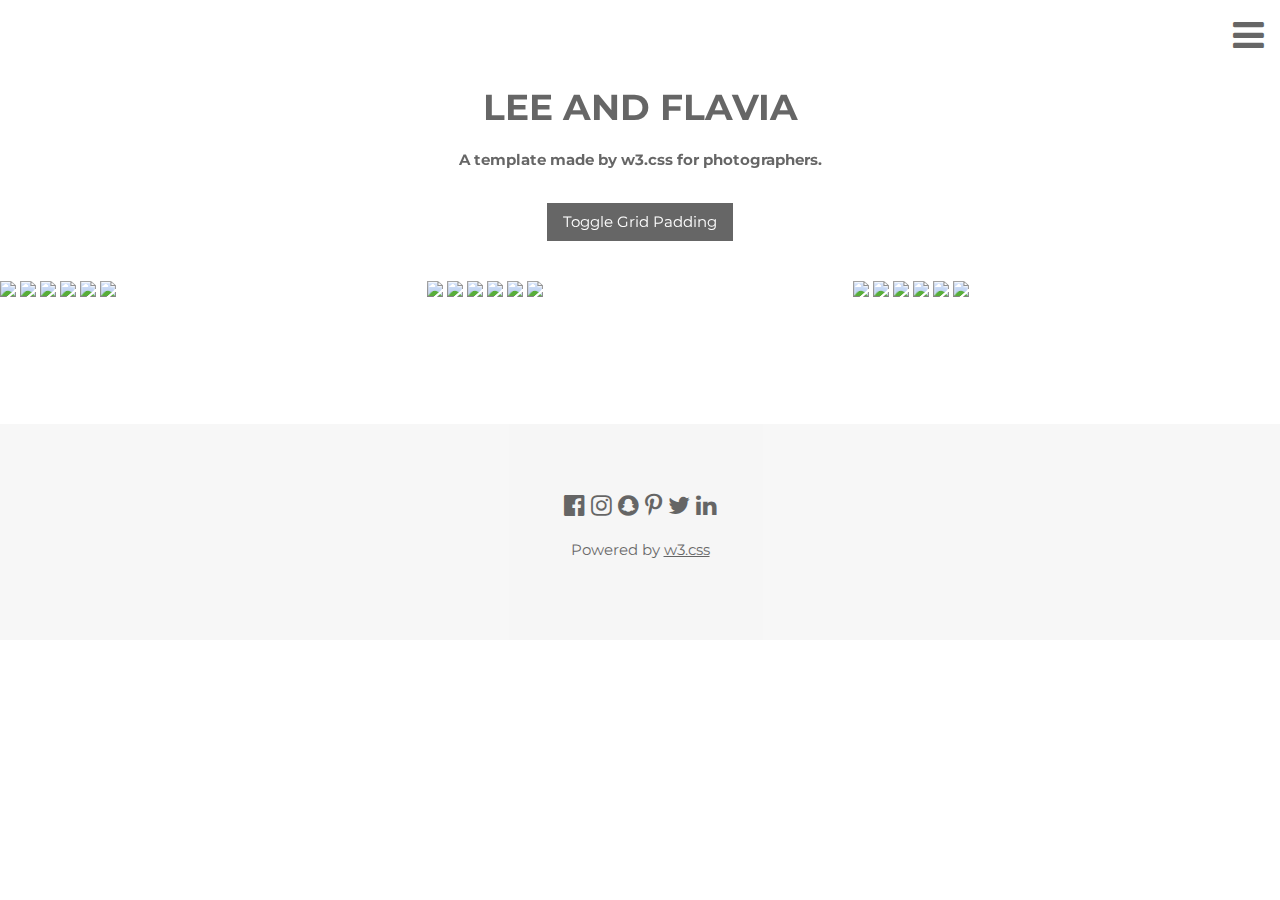
==== index.html @ 8e5d1ad6 "Update index.html" ====
<!DOCTYPE html>
<html>
<title>Lee and Flavia photos</title>
<meta charset="UTF-8">
<meta name="viewport" content="width=device-width, initial-scale=1">
<link rel="stylesheet" href="https://www.w3schools.com/w3css/4/w3.css">
<link rel="stylesheet" href="https://fonts.googleapis.com/css?family=Montserrat">
<link rel="stylesheet" href="https://cdnjs.cloudflare.com/ajax/libs/font-awesome/4.7.0/css/font-awesome.min.css">
<style>
body,h1 {font-family: "Montserrat", sans-serif}
img {margin-bottom: -7px}
.w3-row-padding img {margin-bottom: 12px}
</style>
<body>

<!-- Sidebar -->
<nav class="w3-sidebar w3-black w3-animate-top w3-xxlarge" style="display:none;padding-top:150px" id="mySidebar">
  <a href="javascript:void(0)" onclick="w3_close()" class="w3-button w3-black w3-xxlarge w3-padding w3-display-topright" style="padding:6px 24px">
    <i class="fa fa-remove"></i>
  </a>
  <div class="w3-bar-block w3-center">
    <a href="#" class="w3-bar-item w3-button w3-text-grey w3-hover-black">About</a>
    <a href="#" class="w3-bar-item w3-button w3-text-grey w3-hover-black">Photos</a>
    <a href="#" class="w3-bar-item w3-button w3-text-grey w3-hover-black">Shop</a>
    <a href="#" class="w3-bar-item w3-button w3-text-grey w3-hover-black">Contact</a>
  </div>
</nav>

<!-- !PAGE CONTENT! -->
<div class="w3-content" style="max-width:1500px">

<!-- Header -->
<div class="w3-opacity">
<span class="w3-button w3-xxlarge w3-white w3-right" onclick="w3_open()"><i class="fa fa-bars"></i></span> 
<div class="w3-clear"></div>
<header class="w3-center w3-margin-bottom">
  <h1><b>LEE AND FLAVIA</b></h1>
  <p><b>A template made by w3.css for photographers.</b></p>
  <p class="w3-padding-16"><button class="w3-button w3-black" onclick="myFunction()">Toggle Grid Padding</button></p>
</header>
</div>

<!-- Photo Grid -->
<div class="w3-row" id="myGrid" style="margin-bottom:128px">
  <div class="w3-third">
    <img src="/w3images/rocks.jpg" style="width:100%">
    <img src="/w3images/sound.jpg" style="width:100%">
    <img src="/w3images/woods.jpg" style="width:100%">
    <img src="/w3images/rock.jpg" style="width:100%">
    <img src="/w3images/nature.jpg" style="width:100%">
    <img src="/w3images/mist.jpg" style="width:100%">
  </div>

  <div class="w3-third">
    <img src="/w3images/coffee.jpg" style="width:100%">
    <img src="/w3images/bridge.jpg" style="width:100%">
    <img src="/w3images/notebook.jpg" style="width:100%">
    <img src="/w3images/london.jpg" style="width:100%">
    <img src="/w3images/rocks.jpg" style="width:100%">
    <img src="/w3images/avatar_g.jpg" style="width:100%">
  </div>

  <div class="w3-third">
    <img src="/w3images/mist.jpg" style="width:100%">
    <img src="/w3images/workbench.jpg" style="width:100%">
    <img src="/w3images/gondol.jpg" style="width:100%">
    <img src="/w3images/skies.jpg" style="width:100%">
    <img src="/w3images/lights.jpg" style="width:100%">
    <img src="/w3images/workshop.jpg" style="width:100%">
  </div>
</div>

<!-- End Page Content -->
</div>

<!-- Footer -->
<footer class="w3-container w3-padding-64 w3-light-grey w3-center w3-opacity w3-xlarge" style="margin-top:128px"> 
  <i class="fa fa-facebook-official w3-hover-opacity"></i>
  <i class="fa fa-instagram w3-hover-opacity"></i>
  <i class="fa fa-snapchat w3-hover-opacity"></i>
  <i class="fa fa-pinterest-p w3-hover-opacity"></i>
  <i class="fa fa-twitter w3-hover-opacity"></i>
  <i class="fa fa-linkedin w3-hover-opacity"></i>
  <p class="w3-medium">Powered by <a href="https://www.w3schools.com/w3css/default.asp" target="_blank" class="w3-hover-text-green">w3.css</a></p>
</footer>
 
<script>
// Toggle grid padding
function myFunction() {
    var x = document.getElementById("myGrid");
    if (x.className === "w3-row") {
        x.className = "w3-row-padding";
    } else { 
        x.className = x.className.replace("w3-row-padding", "w3-row");
    }
}

// Open and close sidebar
function w3_open() {
    document.getElementById("mySidebar").style.width = "100%";
    document.getElementById("mySidebar").style.display = "block";
}

function w3_close() {
    document.getElementById("mySidebar").style.display = "none";
}
</script>

</body>
</html>
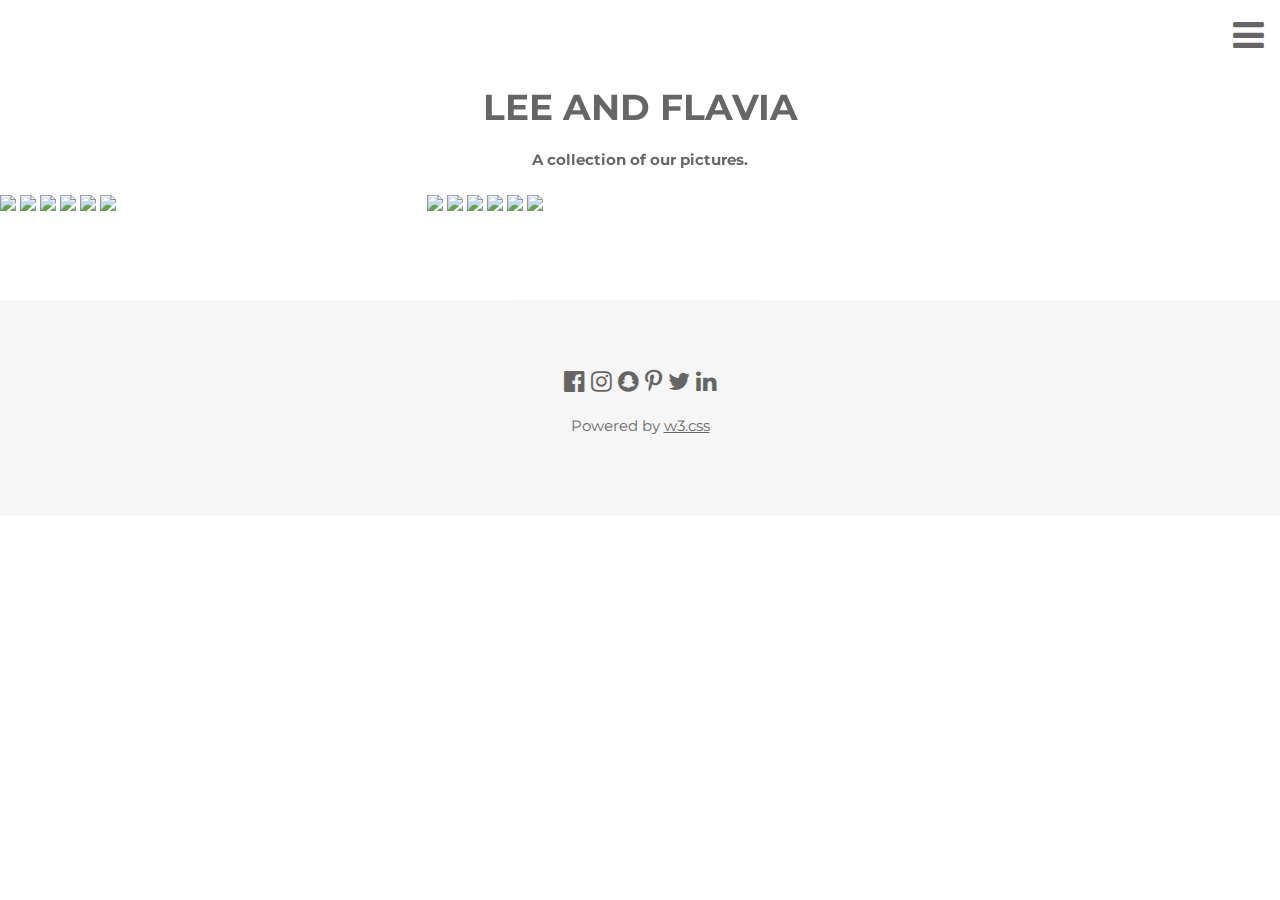
==== commit 102d5725: "Update index.html" ====
--- a/index.html
+++ b/index.html
@@ -35,21 +35,9 @@
 <div class="w3-clear"></div>
 <header class="w3-center w3-margin-bottom">
   <h1><b>LEE AND FLAVIA</b></h1>
-  <p><b>A template made by w3.css for photographers.</b></p>
-  <p class="w3-padding-16"><button class="w3-button w3-black" onclick="myFunction()">Toggle Grid Padding</button></p>
-</header>
+  <p><b>A collection of our pictures.</b></p>
+  </header>
 </div>
-
-<!-- Photo Grid -->
-<div class="w3-row" id="myGrid" style="margin-bottom:128px">
-  <div class="w3-third">
-    <img src="/w3images/rocks.jpg" style="width:100%">
-    <img src="/w3images/sound.jpg" style="width:100%">
-    <img src="/w3images/woods.jpg" style="width:100%">
-    <img src="/w3images/rock.jpg" style="width:100%">
-    <img src="/w3images/nature.jpg" style="width:100%">
-    <img src="/w3images/mist.jpg" style="width:100%">
-  </div>
 
   <div class="w3-third">
     <img src="/w3images/coffee.jpg" style="width:100%">
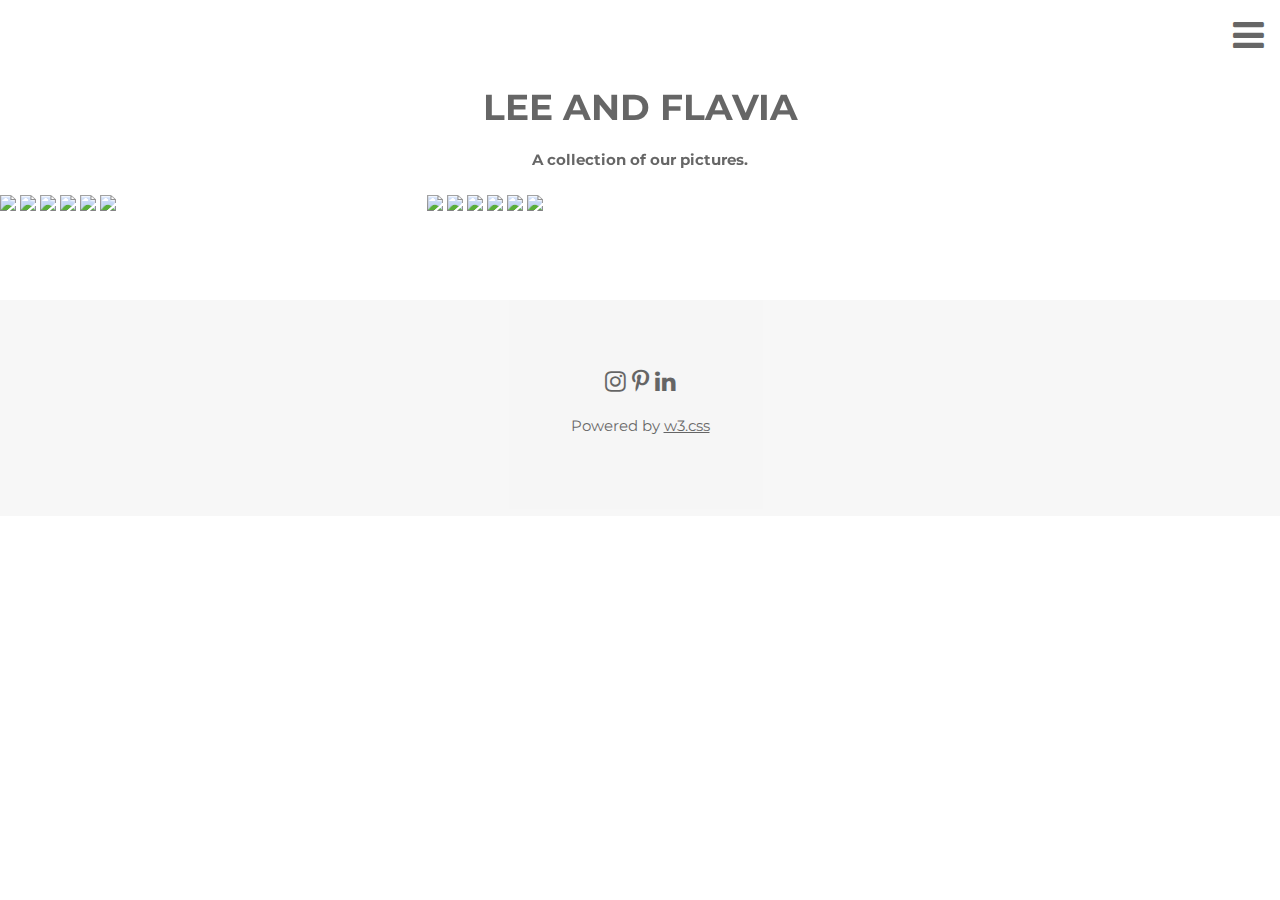
==== commit bc5052c5: "Update index.html" ====
--- a/index.html
+++ b/index.html
@@ -40,21 +40,21 @@
 </div>
 
   <div class="w3-third">
-    <img src="/w3images/coffee.jpg" style="width:100%">
-    <img src="/w3images/bridge.jpg" style="width:100%">
-    <img src="/w3images/notebook.jpg" style="width:100%">
-    <img src="/w3images/london.jpg" style="width:100%">
-    <img src="/w3images/rocks.jpg" style="width:100%">
-    <img src="/w3images/avatar_g.jpg" style="width:100%">
+    <img src="/Images/0AB77DC5-77BB-4F79-B8C5-7F47B30E69AB.jpg" style="width:100%">
+    <img src="/Images/41E90B15-A996-408F-A75D-B22E775C7220.jpg" style="width:100%">
+    <img src="/Images/941841A8-15B3-4457-9CE6-C6374148F4EA.jpg" style="width:100%">
+    <img src="/Images/ADF52EA0-BD73-4147-A6AB-39961CDE2DE9.jpg" style="width:100%">
+    <img src="/Images/67BBFC11-2EA4-409C-82FB-1B0422480EA8.jpg" style="width:100%">
+    <img src="/Images/F7CD0B5C-BA4A-49F8-8870-F0AFEA20BB99.jpg" style="width:100%">
   </div>
 
   <div class="w3-third">
-    <img src="/w3images/mist.jpg" style="width:100%">
-    <img src="/w3images/workbench.jpg" style="width:100%">
-    <img src="/w3images/gondol.jpg" style="width:100%">
-    <img src="/w3images/skies.jpg" style="width:100%">
-    <img src="/w3images/lights.jpg" style="width:100%">
-    <img src="/w3images/workshop.jpg" style="width:100%">
+    <img src="/Images/09E308F2-2AF0-4958-BB27-A274EBB3FCCD.jpg" style="width:100%">
+    <img src="/Images/8A40B1D9-9AF1-45E4-BD7C-D42884B944CE.jpg" style="width:100%">
+    <img src="/Images/01C4CBAB-A7F5-4306-9F6D-398F33F685DD.jpg" style="width:100%">
+    <img src="/Images/EAFF9509-5ECF-46BC-9D6F-19AA57E683CF.jpg" style="width:100%">
+    <img src="/Images/A3D4561F-AE2B-4B4E-B0CF-4CAADC1752F6.jpg" style="width:100%">
+    <img src="/Images/B3480D31-DCA6-4D3A-8701-BEBF97E21128.jpg" style="width:100%">
   </div>
 </div>
 
@@ -63,11 +63,8 @@
 
 <!-- Footer -->
 <footer class="w3-container w3-padding-64 w3-light-grey w3-center w3-opacity w3-xlarge" style="margin-top:128px"> 
-  <i class="fa fa-facebook-official w3-hover-opacity"></i>
   <i class="fa fa-instagram w3-hover-opacity"></i>
-  <i class="fa fa-snapchat w3-hover-opacity"></i>
   <i class="fa fa-pinterest-p w3-hover-opacity"></i>
-  <i class="fa fa-twitter w3-hover-opacity"></i>
   <i class="fa fa-linkedin w3-hover-opacity"></i>
   <p class="w3-medium">Powered by <a href="https://www.w3schools.com/w3css/default.asp" target="_blank" class="w3-hover-text-green">w3.css</a></p>
 </footer>
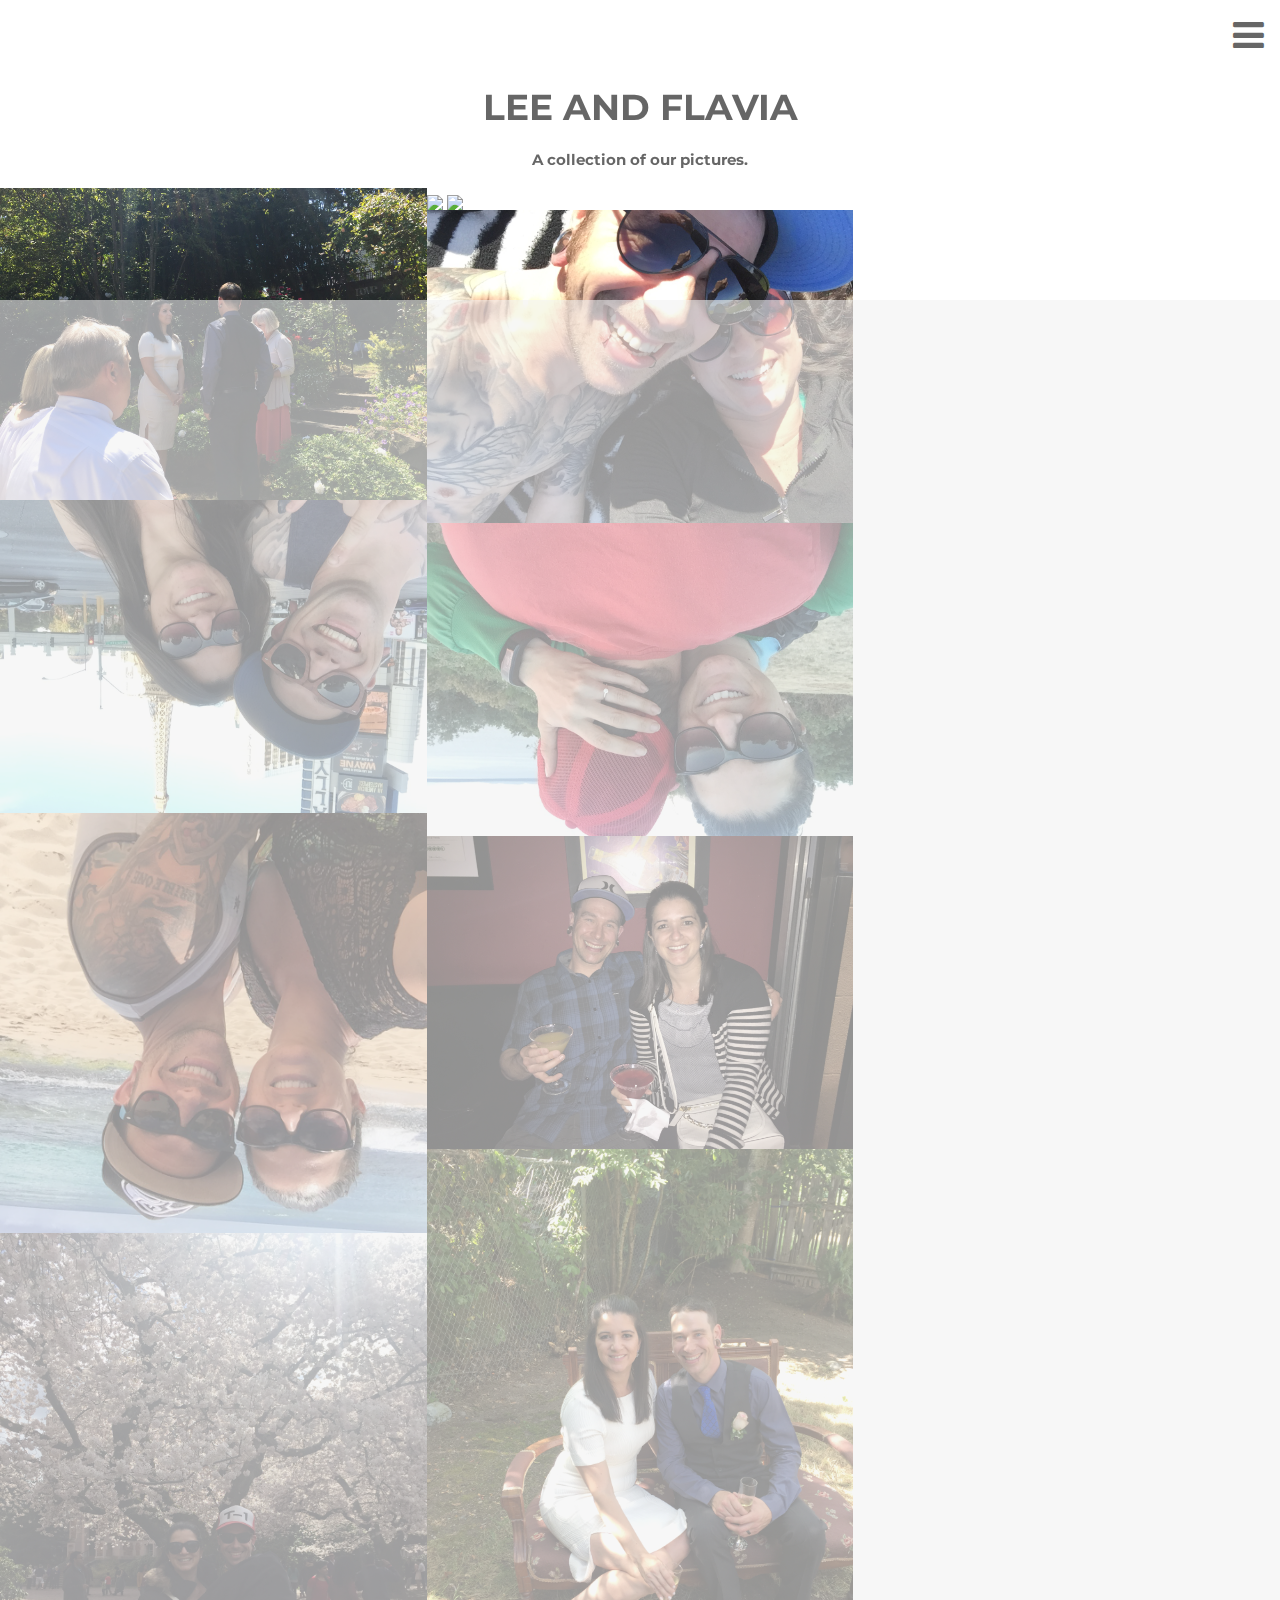
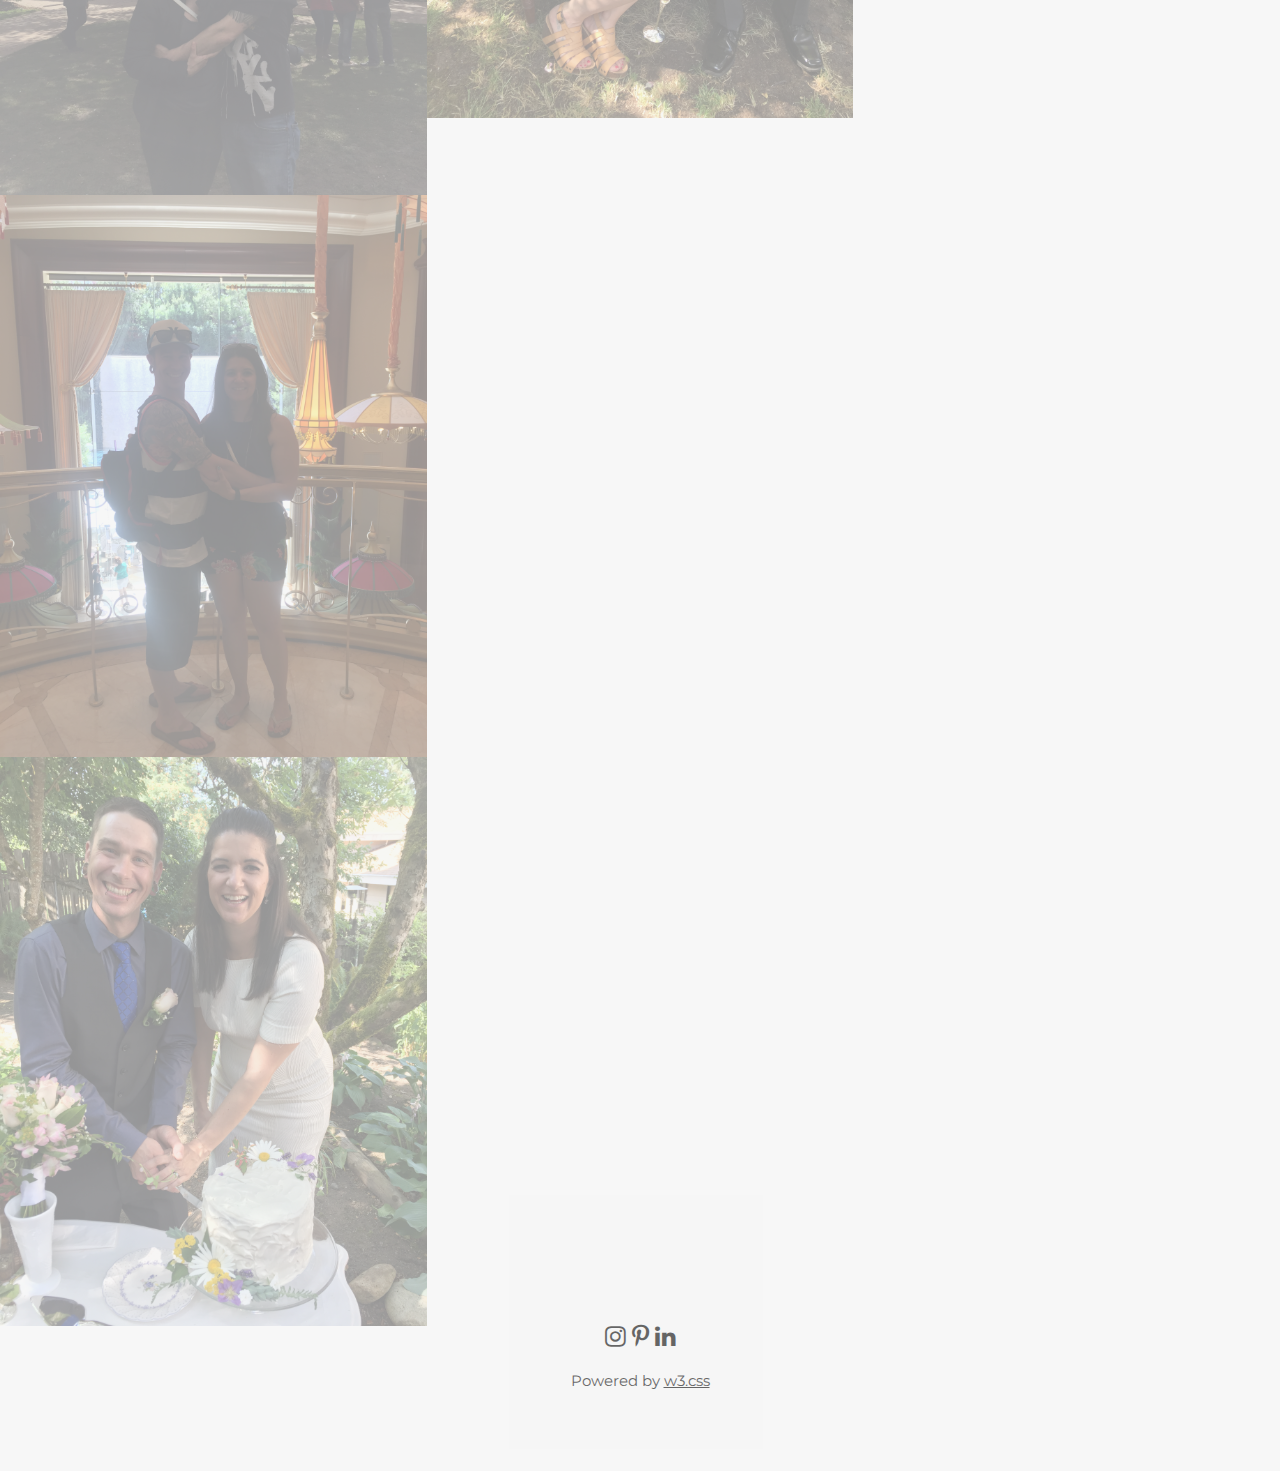
==== commit ac7d641b: "Update index.html" ====
--- a/index.html
+++ b/index.html
@@ -40,21 +40,21 @@
 </div>
 
   <div class="w3-third">
-    <img src="/Images/0AB77DC5-77BB-4F79-B8C5-7F47B30E69AB.jpg" style="width:100%">
-    <img src="/Images/41E90B15-A996-408F-A75D-B22E775C7220.jpg" style="width:100%">
-    <img src="/Images/941841A8-15B3-4457-9CE6-C6374148F4EA.jpg" style="width:100%">
-    <img src="/Images/ADF52EA0-BD73-4147-A6AB-39961CDE2DE9.jpg" style="width:100%">
-    <img src="/Images/67BBFC11-2EA4-409C-82FB-1B0422480EA8.jpg" style="width:100%">
-    <img src="/Images/F7CD0B5C-BA4A-49F8-8870-F0AFEA20BB99.jpg" style="width:100%">
+    <img src="/Images/0AB77DC5-77BB-4F79-B8C5-7F47B30E69AB.jpeg" style="width:100%">
+    <img src="/Images/41E90B15-A996-408F-A75D-B22E775C7220.jpeg" style="width:100%">
+    <img src="/Images/941841A8-15B3-4457-9CE6-C6374148F4EA.jpeg" style="width:100%">
+    <img src="/Images/ADF52EA0-BD73-4147-A6AB-39961CDE2DE9.jpeg" style="width:100%">
+    <img src="/Images/67BBFC11-2EA4-409C-82FB-1B0422480EA8.jpeg" style="width:100%">
+    <img src="/Images/F7CD0B5C-BA4A-49F8-8870-F0AFEA20BB99.jpeg" style="width:100%">
   </div>
 
   <div class="w3-third">
-    <img src="/Images/09E308F2-2AF0-4958-BB27-A274EBB3FCCD.jpg" style="width:100%">
-    <img src="/Images/8A40B1D9-9AF1-45E4-BD7C-D42884B944CE.jpg" style="width:100%">
-    <img src="/Images/01C4CBAB-A7F5-4306-9F6D-398F33F685DD.jpg" style="width:100%">
-    <img src="/Images/EAFF9509-5ECF-46BC-9D6F-19AA57E683CF.jpg" style="width:100%">
-    <img src="/Images/A3D4561F-AE2B-4B4E-B0CF-4CAADC1752F6.jpg" style="width:100%">
-    <img src="/Images/B3480D31-DCA6-4D3A-8701-BEBF97E21128.jpg" style="width:100%">
+    <img src="leeandflavia/Images/09E308F2-2AF0-4958-BB27-A274EBB3FCCD.jpeg" style="width:100%">
+    <img src="leeandflavia/Images/8A40B1D9-9AF1-45E4-BD7C-D42884B944CE.jpeg" style="width:100%">
+    <img src="/Images/01C4CBAB-A7F5-4306-9F6D-398F33F685DD.jpeg" style="width:100%">
+    <img src="/Images/EAFF9509-5ECF-46BC-9D6F-19AA57E683CF.jpeg" style="width:100%">
+    <img src="/Images/A3D4561F-AE2B-4B4E-B0CF-4CAADC1752F6.jpeg" style="width:100%">
+    <img src="/Images/B3480D31-DCA6-4D3A-8701-BEBF97E21128.jpeg" style="width:100%">
   </div>
 </div>
 
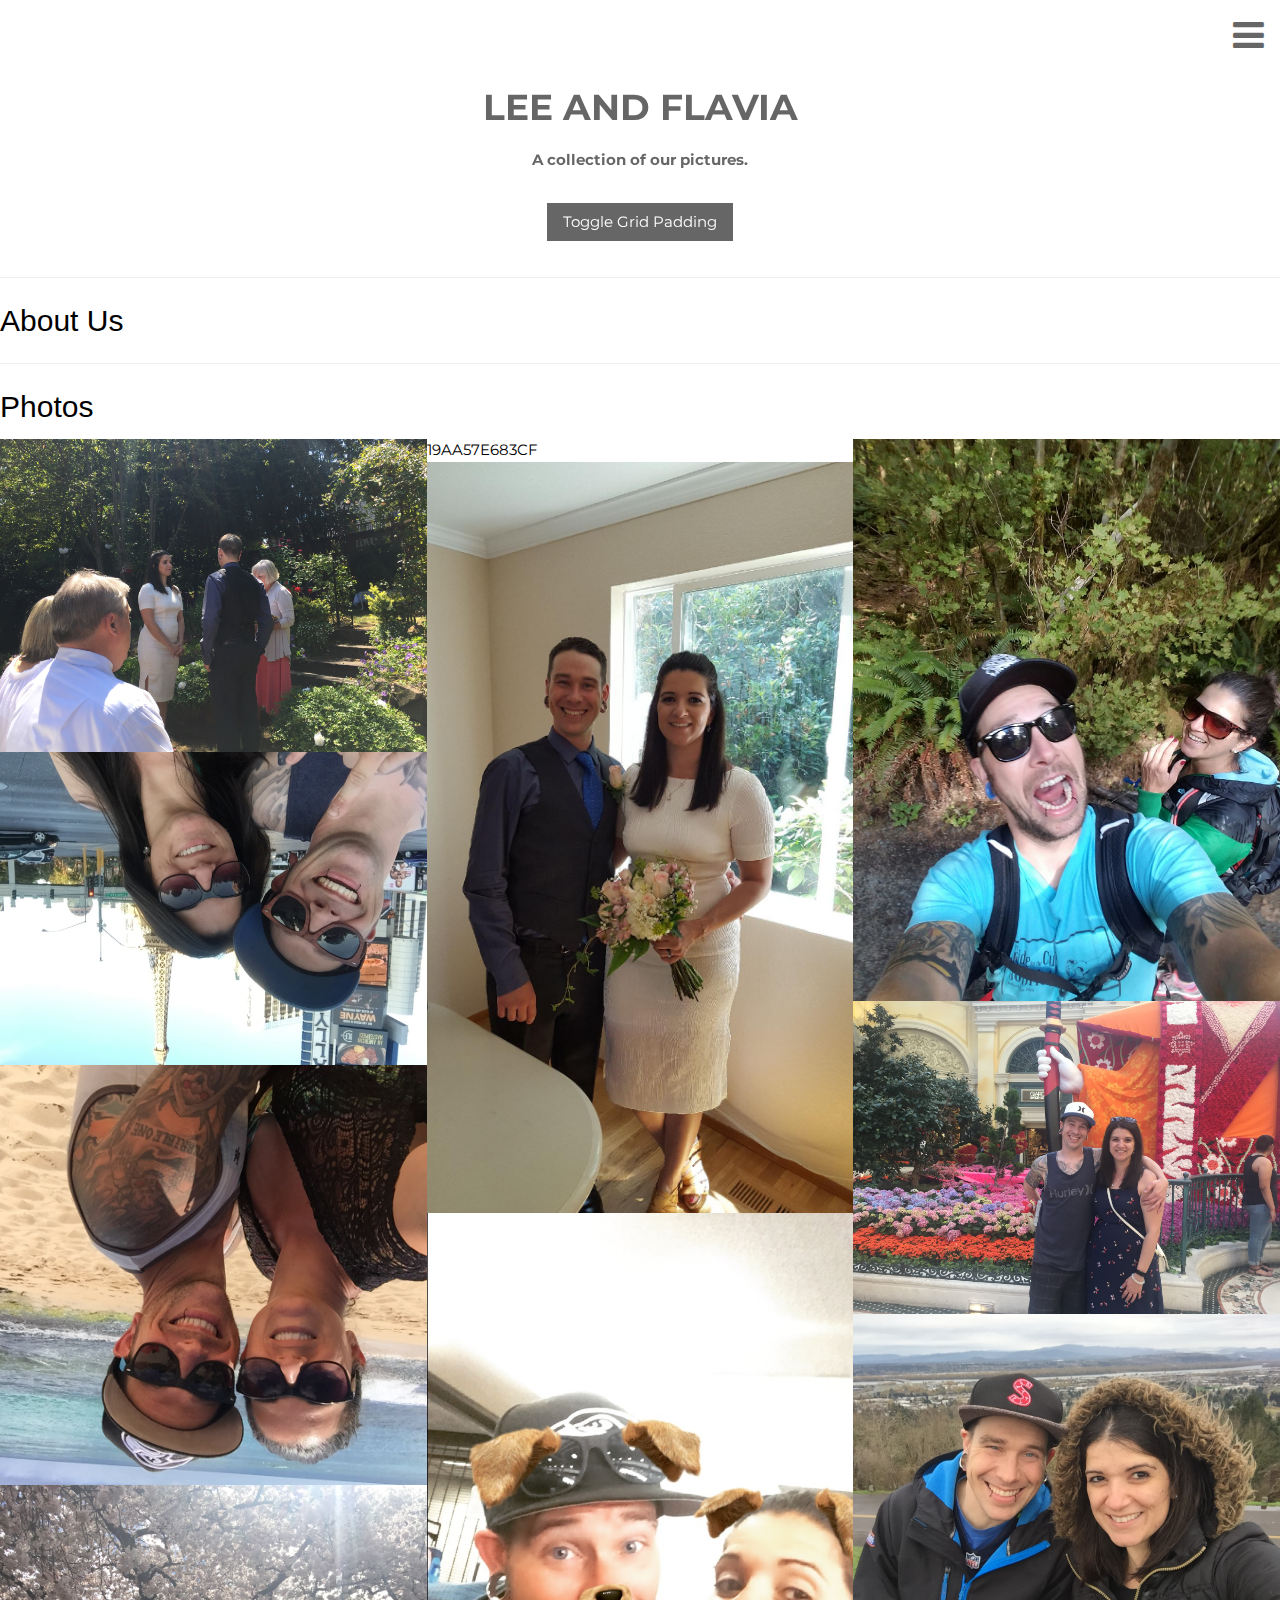
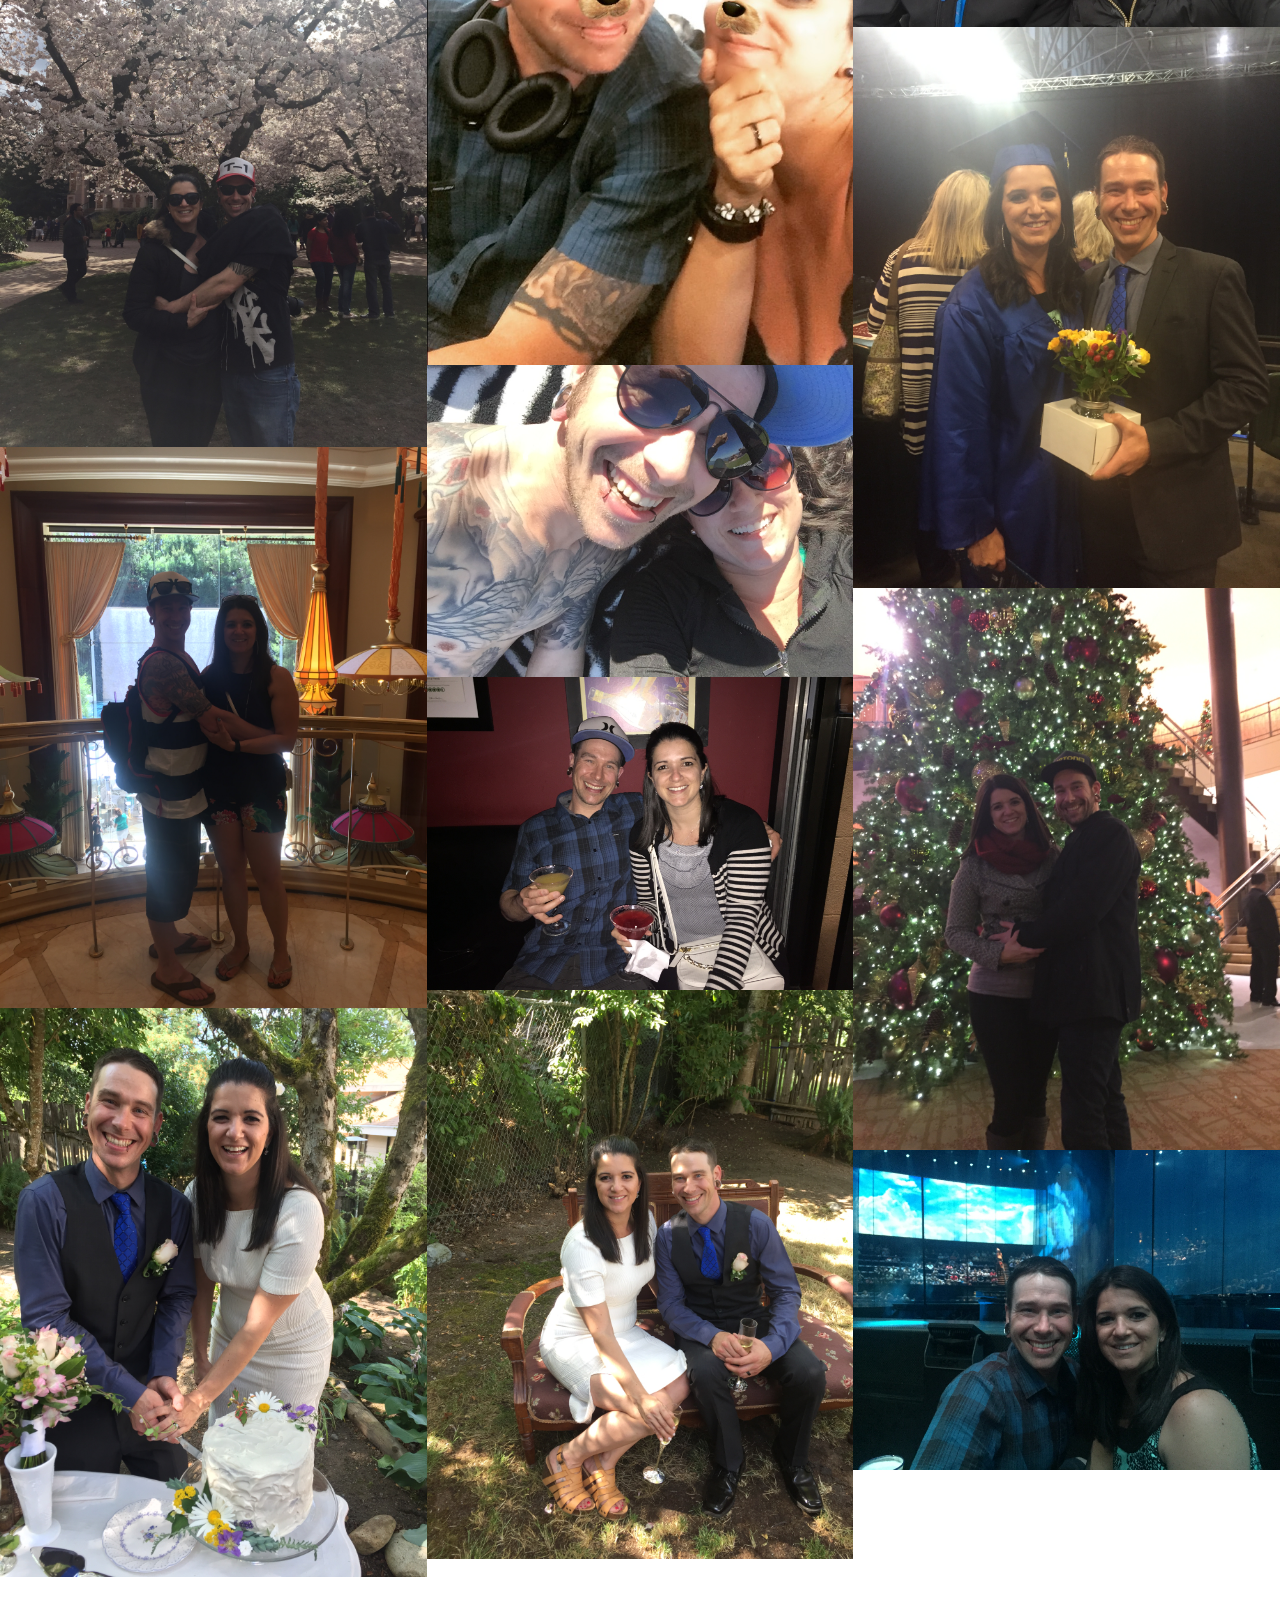
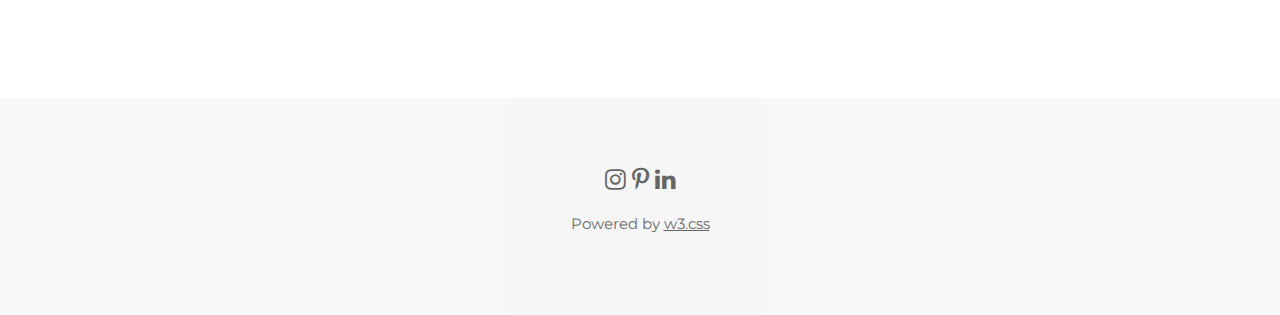
==== commit c77e26c3: "Update index.html" ====
--- a/index.html
+++ b/index.html
@@ -19,10 +19,9 @@
     <i class="fa fa-remove"></i>
   </a>
   <div class="w3-bar-block w3-center">
-    <a href="#" class="w3-bar-item w3-button w3-text-grey w3-hover-black">About</a>
-    <a href="#" class="w3-bar-item w3-button w3-text-grey w3-hover-black">Photos</a>
-    <a href="#" class="w3-bar-item w3-button w3-text-grey w3-hover-black">Shop</a>
-    <a href="#" class="w3-bar-item w3-button w3-text-grey w3-hover-black">Contact</a>
+    <a href="#about" class="w3-bar-item w3-button w3-text-grey w3-hover-black">About Us</a>
+    <a href="#photos" class="w3-bar-item w3-button w3-text-grey w3-hover-black">Photos</a>
+    <a href="#contact" class="w3-bar-item w3-button w3-text-grey w3-hover-black">Contact</a>
   </div>
 </nav>
 
@@ -36,25 +35,41 @@
 <header class="w3-center w3-margin-bottom">
   <h1><b>LEE AND FLAVIA</b></h1>
   <p><b>A collection of our pictures.</b></p>
+  <p class="w3-padding-16"><button class="w3-button w3-black" onclick="myFunction()">Toggle Grid Padding</button></p>
   </header>
 </div>
-
+<hr>
+ 
+  <h2 id="about">About Us</h2>
+  
+ <hr>
+  <h2 id="photos">Photos</h2>
+<div class="w3-row" id="myGrid" style="margin-bottom:128px">
   <div class="w3-third">
-    <img src="/Images/0AB77DC5-77BB-4F79-B8C5-7F47B30E69AB.jpeg" style="width:100%">
-    <img src="/Images/41E90B15-A996-408F-A75D-B22E775C7220.jpeg" style="width:100%">
-    <img src="/Images/941841A8-15B3-4457-9CE6-C6374148F4EA.jpeg" style="width:100%">
-    <img src="/Images/ADF52EA0-BD73-4147-A6AB-39961CDE2DE9.jpeg" style="width:100%">
-    <img src="/Images/67BBFC11-2EA4-409C-82FB-1B0422480EA8.jpeg" style="width:100%">
-    <img src="/Images/F7CD0B5C-BA4A-49F8-8870-F0AFEA20BB99.jpeg" style="width:100%">
+    <img src="Images/0AB77DC5-77BB-4F79-B8C5-7F47B30E69AB.jpeg" style="width:100%">
+    <img src="Images/41E90B15-A996-408F-A75D-B22E775C7220.jpeg" style="width:100%">
+    <img src="Images/941841A8-15B3-4457-9CE6-C6374148F4EA.jpeg" style="width:100%">
+    <img src="Images/ADF52EA0-BD73-4147-A6AB-39961CDE2DE9.jpeg" style="width:100%">
+    <img src="Images/67BBFC11-2EA4-409C-82FB-1B0422480EA8.jpeg" style="width:100%">
+    <img src="Images/F7CD0B5C-BA4A-49F8-8870-F0AFEA20BB99.jpeg" style="width:100%">
   </div>
 
+  <div class="w3-third">19AA57E683CF
+    <img src="Images/09E308F2-2AF0-4958-BB27-A274EBB3FCCD.jpeg" style="width:100%">
+    <img src="Images/8A40B1D9-9AF1-45E4-BD7C-D42884B944CE.jpeg" style="width:100%">
+    <img src="Images/01C4CBAB-A7F5-4306-9F6D-398F33F685DD.jpeg" style="width:100%">
+    <!--<img src="Images/EAFF9509-5ECF-46BC-9D6F-19AA57E683CF.jpeg" style="width:100%">-->
+    <img src="Images/A3D4561F-AE2B-4B4E-B0CF-4CAADC1752F6.jpeg" style="width:100%">
+    <img src="Images/B3480D31-DCA6-4D3A-8701-BEBF97E21128.jpeg" style="width:100%">
+  </div>
+  
   <div class="w3-third">
-    <img src="leeandflavia/Images/09E308F2-2AF0-4958-BB27-A274EBB3FCCD.jpeg" style="width:100%">
-    <img src="leeandflavia/Images/8A40B1D9-9AF1-45E4-BD7C-D42884B944CE.jpeg" style="width:100%">
-    <img src="/Images/01C4CBAB-A7F5-4306-9F6D-398F33F685DD.jpeg" style="width:100%">
-    <img src="/Images/EAFF9509-5ECF-46BC-9D6F-19AA57E683CF.jpeg" style="width:100%">
-    <img src="/Images/A3D4561F-AE2B-4B4E-B0CF-4CAADC1752F6.jpeg" style="width:100%">
-    <img src="/Images/B3480D31-DCA6-4D3A-8701-BEBF97E21128.jpeg" style="width:100%">
+    <img src="Images/1E4EBF0D-381E-4631-8331-C9B01CF4EC7F.jpeg" style="width:100%">
+    <img src="Images/3B09AED1-CA5A-4502-9C03-D88A0E600633.jpeg" style="width:100%">
+    <img src="Images/3196FFCA-854F-4972-B1B9-626DECCDB354.jpeg" style="width:100%">
+    <img src="Images/AD312F23-1328-4C68-8ED3-65FF6109CEEB.jpeg" style="width:100%">
+    <img src="Images/A5BE7728-49AB-46EB-836F-9631BCDD0896.jpeg" style="width:100%">
+    <img src="Images/ED98C557-D7BE-4A1D-99CD-6F7DBAA3444C.jpeg" style="width:100%">
   </div>
 </div>
 
@@ -62,7 +77,7 @@
 </div>
 
 <!-- Footer -->
-<footer class="w3-container w3-padding-64 w3-light-grey w3-center w3-opacity w3-xlarge" style="margin-top:128px"> 
+<footer class="w3-container w3-padding-64 w3-light-grey w3-center w3-opacity w3-xlarge" style="margin-top:128px" id="contact"> 
   <i class="fa fa-instagram w3-hover-opacity"></i>
   <i class="fa fa-pinterest-p w3-hover-opacity"></i>
   <i class="fa fa-linkedin w3-hover-opacity"></i>
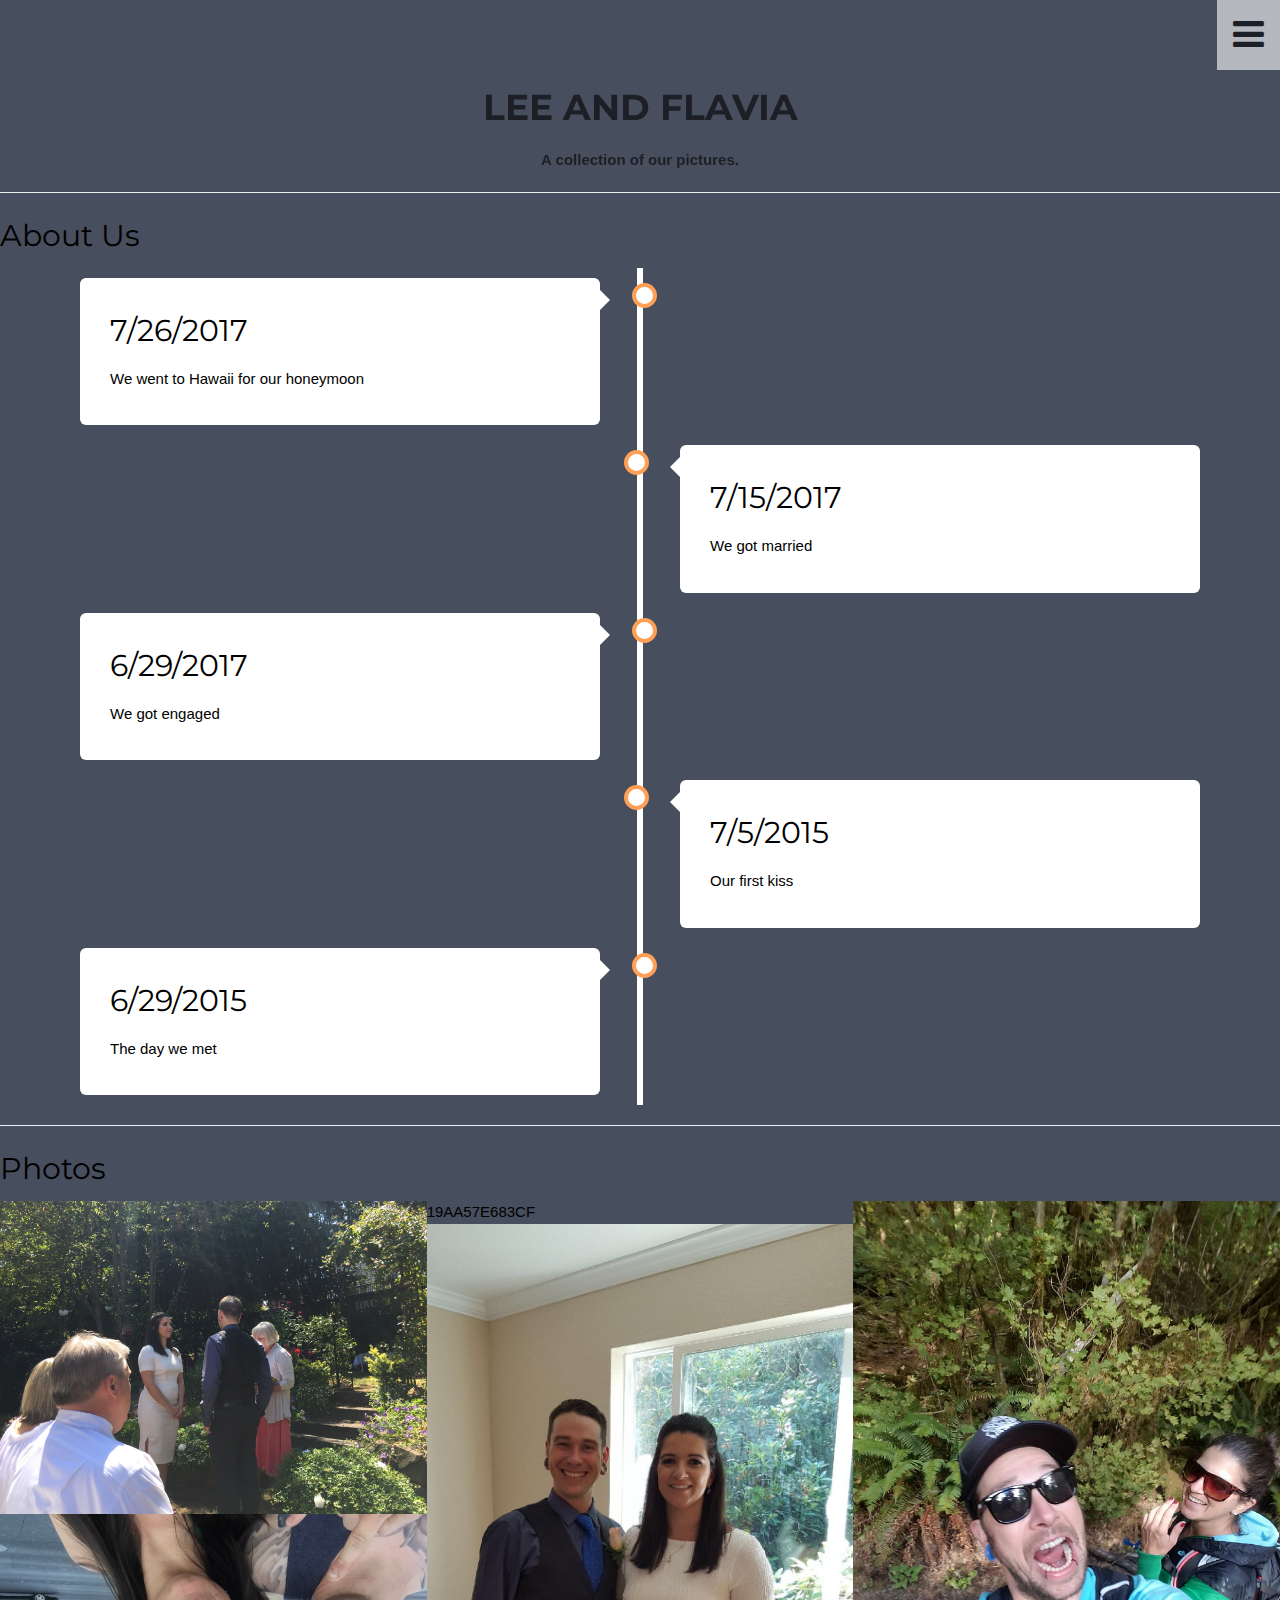
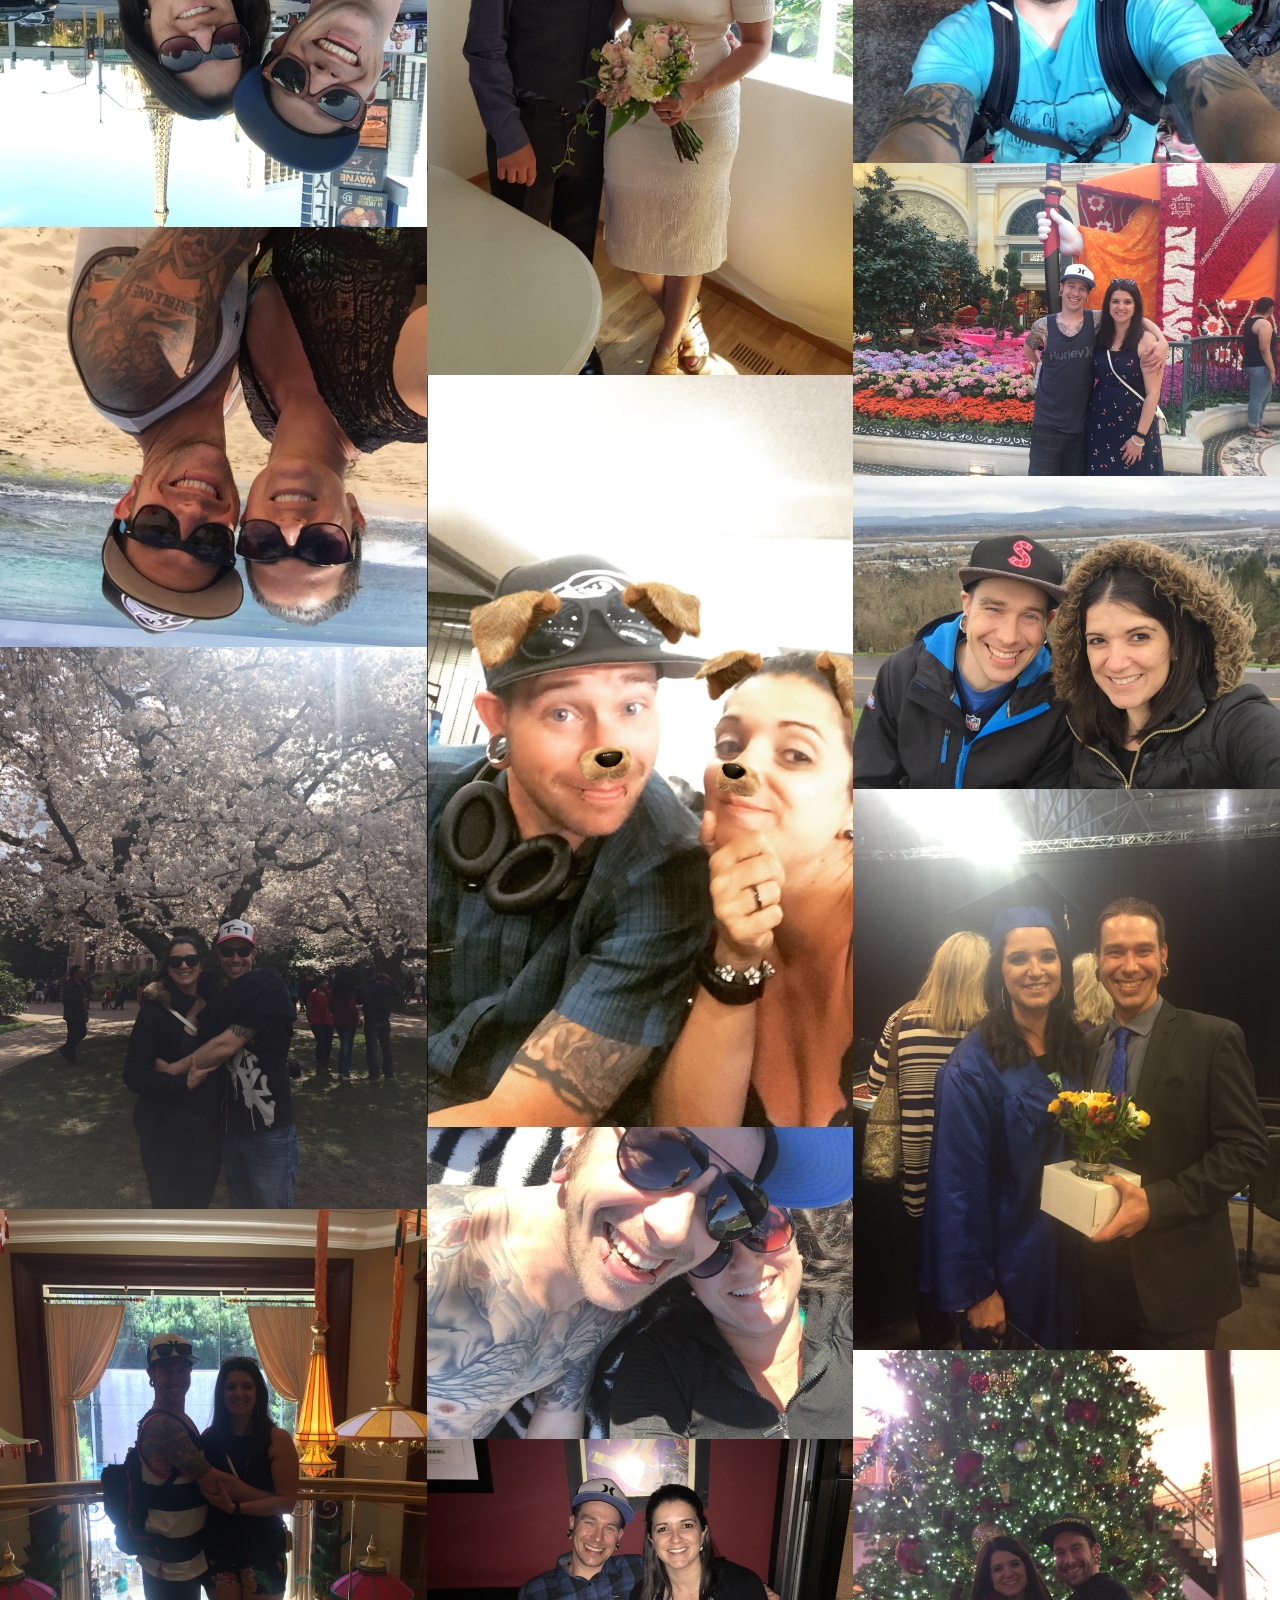
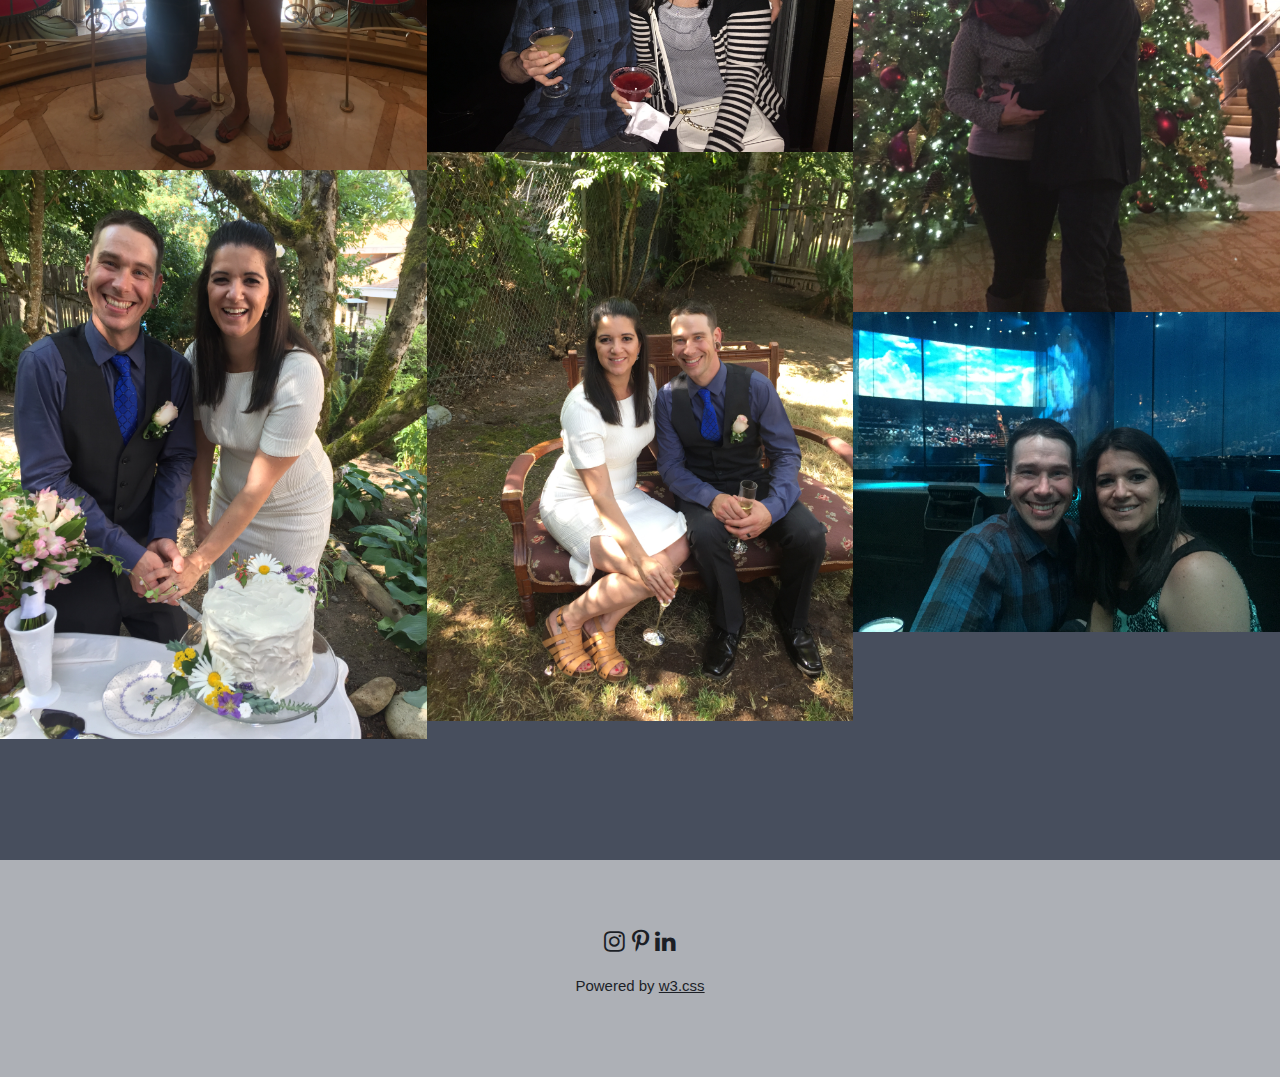
==== commit eeb894c3: "Update index.html" ====
--- a/index.html
+++ b/index.html
@@ -6,24 +6,147 @@
 <link rel="stylesheet" href="https://www.w3schools.com/w3css/4/w3.css">
 <link rel="stylesheet" href="https://fonts.googleapis.com/css?family=Montserrat">
 <link rel="stylesheet" href="https://cdnjs.cloudflare.com/ajax/libs/font-awesome/4.7.0/css/font-awesome.min.css">
+
 <style>
-body,h1 {font-family: "Montserrat", sans-serif}
+body,h1,h2,h3 {font-family: "Montserrat", sans-serif}
 img {margin-bottom: -7px}
 .w3-row-padding img {margin-bottom: 12px}
+  
+* {
+    box-sizing: border-box;
+}
+
+body {
+    background-color: #474e5d;
+    font-family: Helvetica, sans-serif;
+}
+
+/* The actual timeline (the vertical ruler) */
+.timeline {
+    position: relative;
+    max-width: 1200px;
+    margin: 0 auto;
+}
+
+/* The actual timeline (the vertical ruler) */
+.timeline::after {
+    content: '';
+    position: absolute;
+    width: 6px;
+    background-color: white;
+    top: 0;
+    bottom: 0;
+    left: 50%;
+    margin-left: -3px;
+}
+
+/* Container around content */
+.container {
+    padding: 10px 40px;
+    position: relative;
+    background-color: inherit;
+    width: 50%;
+}
+
+/* The circles on the timeline */
+.container::after {
+    content: '';
+    position: absolute;
+    width: 25px;
+    height: 25px;
+    right: -17px;
+    background-color: white;
+    border: 4px solid #FF9F55;
+    top: 15px;
+    border-radius: 50%;
+    z-index: 1;
+}
+
+/* Place the container to the left */
+.left {
+    left: 0;
+}
+
+/* Place the container to the right */
+.right {
+    left: 50%;
+}
+
+/* Add arrows to the left container (pointing right) */
+.left::before {
+    content: " ";
+    height: 0;
+    position: absolute;
+    top: 22px;
+    width: 0;
+    z-index: 1;
+    right: 30px;
+    border: medium solid white;
+    border-width: 10px 0 10px 10px;
+    border-color: transparent transparent transparent white;
+}
+
+/* Add arrows to the right container (pointing left) */
+.right::before {
+    content: " ";
+    height: 0;
+    position: absolute;
+    top: 22px;
+    width: 0;
+    z-index: 1;
+    left: 30px;
+    border: medium solid white;
+    border-width: 10px 10px 10px 0;
+    border-color: transparent white transparent transparent;
+}
+
+/* Fix the circle for containers on the right side */
+.right::after {
+    left: -16px;
+}
+
+/* The actual content */
+.content {
+    padding: 20px 30px;
+    background-color: white;
+    position: relative;
+    border-radius: 6px;
+}
+
+/* Media queries - Responsive timeline on screens less than 600px wide */
+@media all and (max-width: 600px) {
+  /* Place the timelime to the left */
+  .timeline::after {
+    left: 31px;
+  }
+  
+  /* Full-width containers */
+  .container {
+    width: 100%;
+    padding-left: 70px;
+    padding-right: 25px;
+  }
+  
+  /* Make sure that all arrows are pointing leftwards */
+  .container::before {
+    left: 60px;
+    border: medium solid white;
+    border-width: 10px 10px 10px 0;
+    border-color: transparent white transparent transparent;
+  }
+
+  /* Make sure all circles are at the same spot */
+  .left::after, .right::after {
+    left: 15px;
+  }
+  
+  /* Make all right containers behave like the left ones */
+  .right {
+    left: 0%;
+  }
+}
 </style>
 <body>
-
-<!-- Sidebar -->
-<nav class="w3-sidebar w3-black w3-animate-top w3-xxlarge" style="display:none;padding-top:150px" id="mySidebar">
-  <a href="javascript:void(0)" onclick="w3_close()" class="w3-button w3-black w3-xxlarge w3-padding w3-display-topright" style="padding:6px 24px">
-    <i class="fa fa-remove"></i>
-  </a>
-  <div class="w3-bar-block w3-center">
-    <a href="#about" class="w3-bar-item w3-button w3-text-grey w3-hover-black">About Us</a>
-    <a href="#photos" class="w3-bar-item w3-button w3-text-grey w3-hover-black">Photos</a>
-    <a href="#contact" class="w3-bar-item w3-button w3-text-grey w3-hover-black">Contact</a>
-  </div>
-</nav>
 
 <!-- !PAGE CONTENT! -->
 <div class="w3-content" style="max-width:1500px">
@@ -35,13 +158,44 @@
 <header class="w3-center w3-margin-bottom">
   <h1><b>LEE AND FLAVIA</b></h1>
   <p><b>A collection of our pictures.</b></p>
-  <p class="w3-padding-16"><button class="w3-button w3-black" onclick="myFunction()">Toggle Grid Padding</button></p>
   </header>
 </div>
 <hr>
  
   <h2 id="about">About Us</h2>
-  
+  <div class="timeline">
+  <div class="container left">
+    <div class="content">
+      <h2>7/26/2017</h2>
+      <p>We went to Hawaii for our honeymoon</p>
+    </div>
+  </div>
+  <div class="container right">
+    <div class="content">
+      <h2>7/15/2017</h2>
+      <p>We got married</p>
+    </div>
+  </div>
+  <div class="container left">
+    <div class="content">
+      <h2>6/29/2017</h2>
+      <p>We got engaged</p>
+    </div>
+  </div>
+  <div class="container right">
+    <div class="content">
+      <h2>7/5/2015</h2>
+      <p>Our first kiss</p>
+    </div>
+  </div>
+  <div class="container left">
+    <div class="content">
+      <h2>6/29/2015</h2>
+      <p>The day we met</p>
+    </div>
+  </div>
+  
+</div>
  <hr>
   <h2 id="photos">Photos</h2>
 <div class="w3-row" id="myGrid" style="margin-bottom:128px">
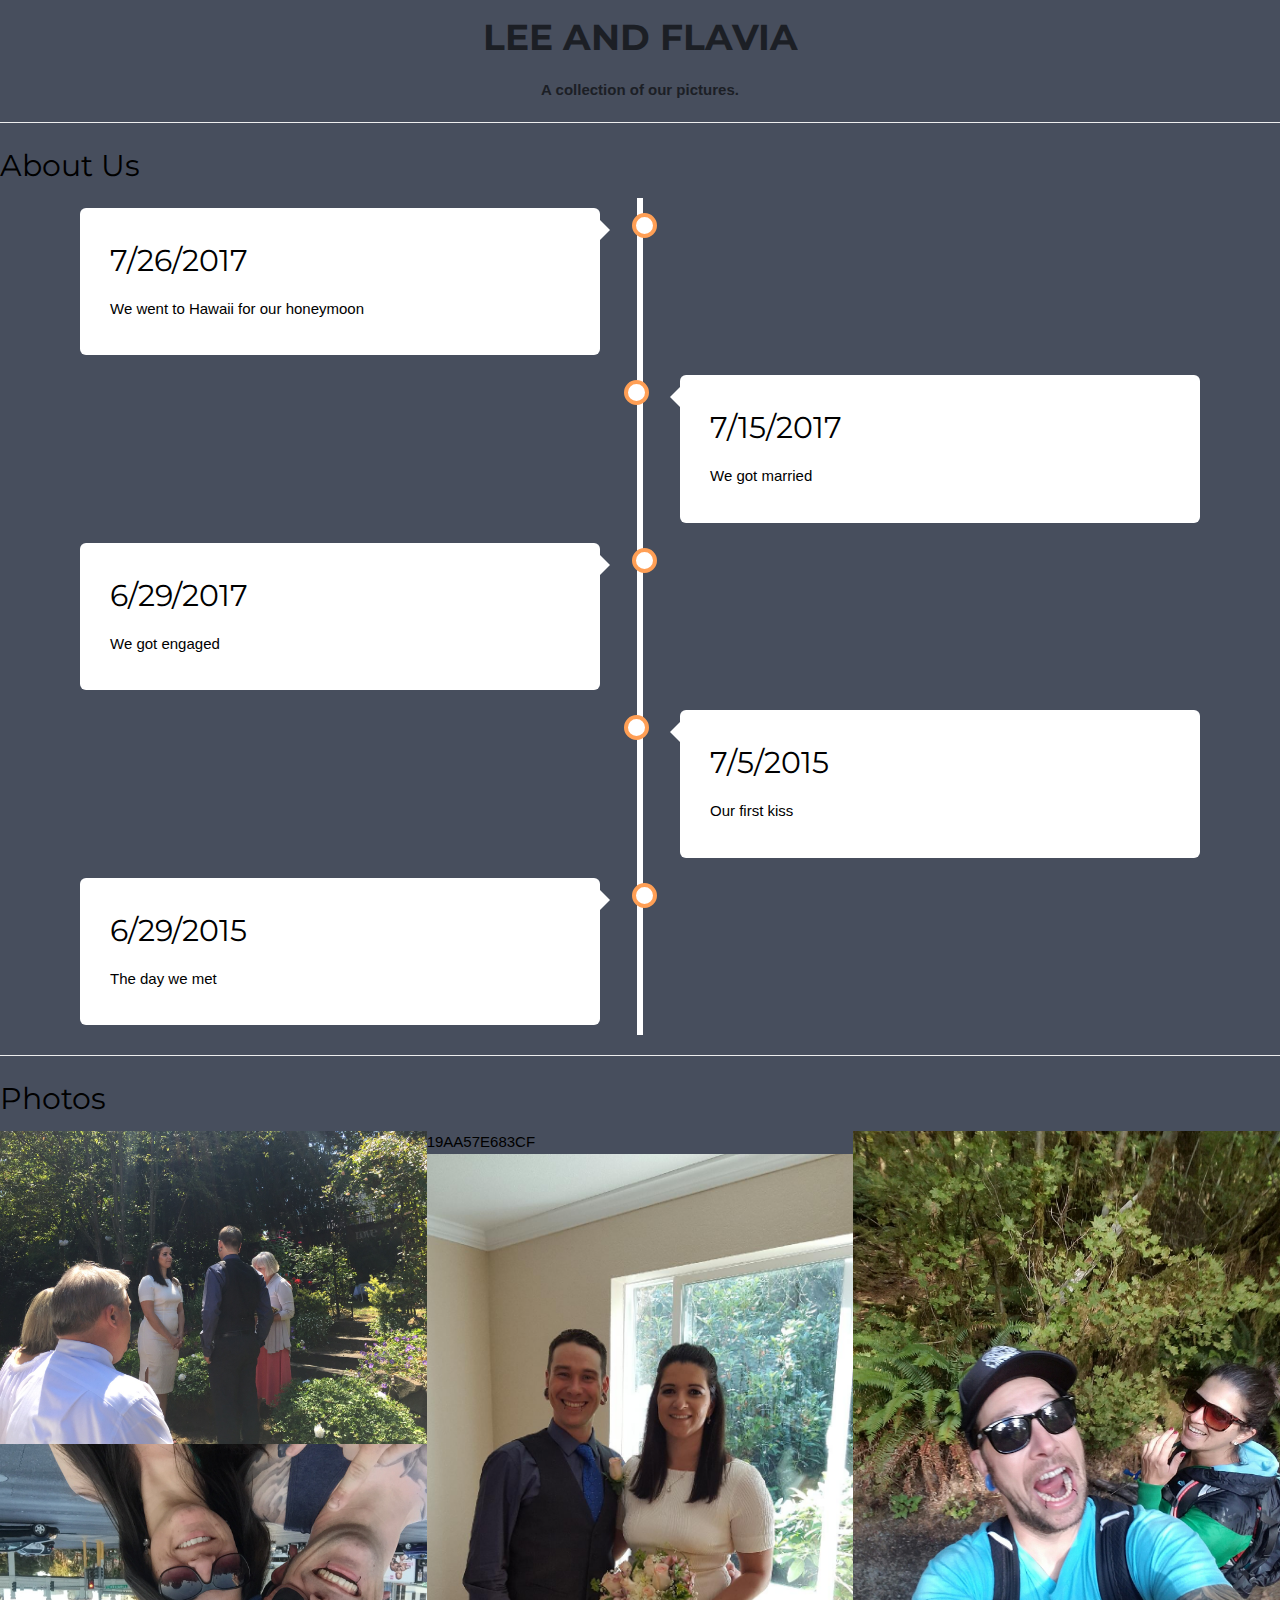
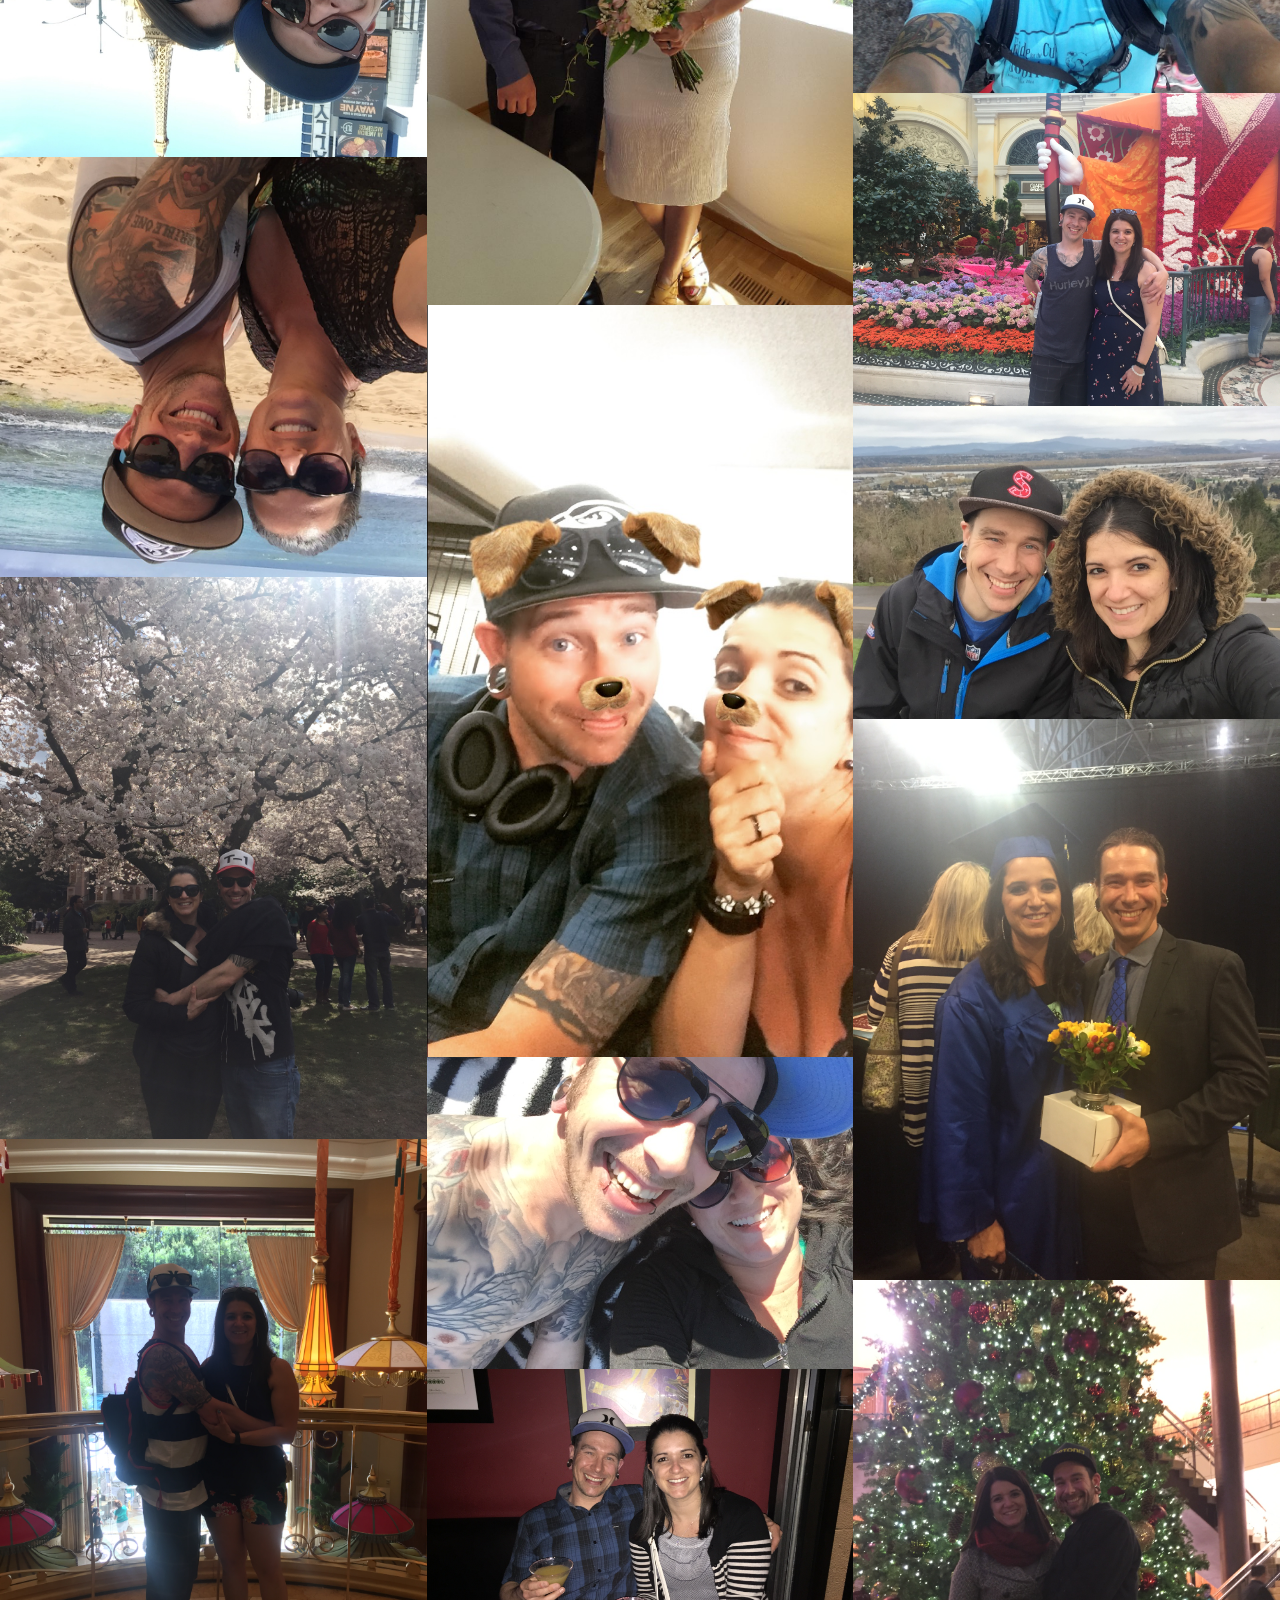
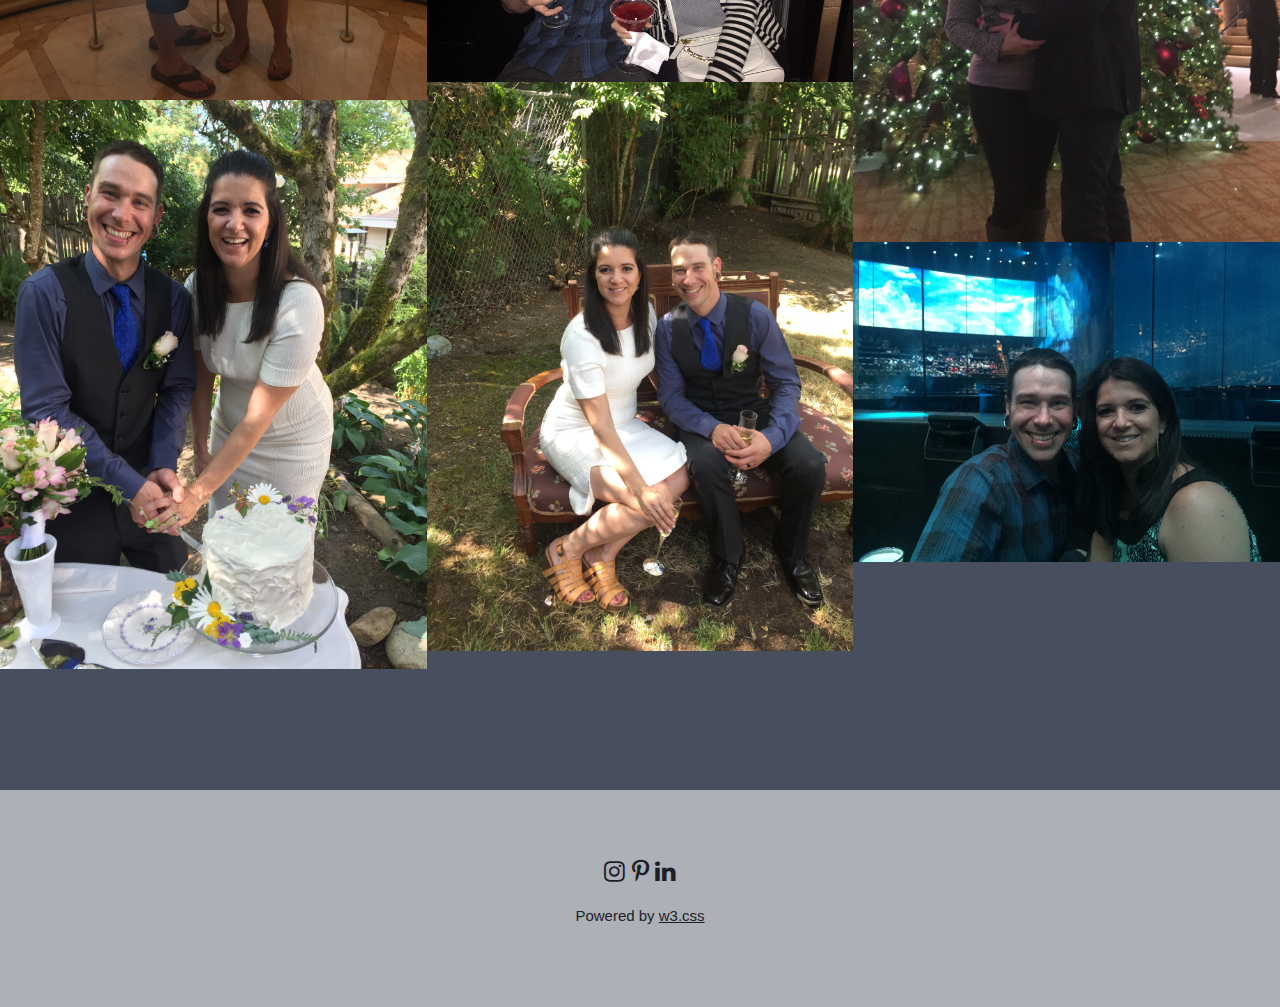
==== commit 5306e608: "Update index.html" ====
--- a/index.html
+++ b/index.html
@@ -6,146 +6,8 @@
 <link rel="stylesheet" href="https://www.w3schools.com/w3css/4/w3.css">
 <link rel="stylesheet" href="https://fonts.googleapis.com/css?family=Montserrat">
 <link rel="stylesheet" href="https://cdnjs.cloudflare.com/ajax/libs/font-awesome/4.7.0/css/font-awesome.min.css">
+<link rel="stylesheet" href="design.css">
 
-<style>
-body,h1,h2,h3 {font-family: "Montserrat", sans-serif}
-img {margin-bottom: -7px}
-.w3-row-padding img {margin-bottom: 12px}
-  
-* {
-    box-sizing: border-box;
-}
-
-body {
-    background-color: #474e5d;
-    font-family: Helvetica, sans-serif;
-}
-
-/* The actual timeline (the vertical ruler) */
-.timeline {
-    position: relative;
-    max-width: 1200px;
-    margin: 0 auto;
-}
-
-/* The actual timeline (the vertical ruler) */
-.timeline::after {
-    content: '';
-    position: absolute;
-    width: 6px;
-    background-color: white;
-    top: 0;
-    bottom: 0;
-    left: 50%;
-    margin-left: -3px;
-}
-
-/* Container around content */
-.container {
-    padding: 10px 40px;
-    position: relative;
-    background-color: inherit;
-    width: 50%;
-}
-
-/* The circles on the timeline */
-.container::after {
-    content: '';
-    position: absolute;
-    width: 25px;
-    height: 25px;
-    right: -17px;
-    background-color: white;
-    border: 4px solid #FF9F55;
-    top: 15px;
-    border-radius: 50%;
-    z-index: 1;
-}
-
-/* Place the container to the left */
-.left {
-    left: 0;
-}
-
-/* Place the container to the right */
-.right {
-    left: 50%;
-}
-
-/* Add arrows to the left container (pointing right) */
-.left::before {
-    content: " ";
-    height: 0;
-    position: absolute;
-    top: 22px;
-    width: 0;
-    z-index: 1;
-    right: 30px;
-    border: medium solid white;
-    border-width: 10px 0 10px 10px;
-    border-color: transparent transparent transparent white;
-}
-
-/* Add arrows to the right container (pointing left) */
-.right::before {
-    content: " ";
-    height: 0;
-    position: absolute;
-    top: 22px;
-    width: 0;
-    z-index: 1;
-    left: 30px;
-    border: medium solid white;
-    border-width: 10px 10px 10px 0;
-    border-color: transparent white transparent transparent;
-}
-
-/* Fix the circle for containers on the right side */
-.right::after {
-    left: -16px;
-}
-
-/* The actual content */
-.content {
-    padding: 20px 30px;
-    background-color: white;
-    position: relative;
-    border-radius: 6px;
-}
-
-/* Media queries - Responsive timeline on screens less than 600px wide */
-@media all and (max-width: 600px) {
-  /* Place the timelime to the left */
-  .timeline::after {
-    left: 31px;
-  }
-  
-  /* Full-width containers */
-  .container {
-    width: 100%;
-    padding-left: 70px;
-    padding-right: 25px;
-  }
-  
-  /* Make sure that all arrows are pointing leftwards */
-  .container::before {
-    left: 60px;
-    border: medium solid white;
-    border-width: 10px 10px 10px 0;
-    border-color: transparent white transparent transparent;
-  }
-
-  /* Make sure all circles are at the same spot */
-  .left::after, .right::after {
-    left: 15px;
-  }
-  
-  /* Make all right containers behave like the left ones */
-  .right {
-    left: 0%;
-  }
-}
-</style>
 <body>
 
 <!-- !PAGE CONTENT! -->
@@ -153,7 +15,6 @@
 
 <!-- Header -->
 <div class="w3-opacity">
-<span class="w3-button w3-xxlarge w3-white w3-right" onclick="w3_open()"><i class="fa fa-bars"></i></span> 
 <div class="w3-clear"></div>
 <header class="w3-center w3-margin-bottom">
   <h1><b>LEE AND FLAVIA</b></h1>
@@ -162,7 +23,7 @@
 </div>
 <hr>
  
-  <h2 id="about">About Us</h2>
+  <h2>About Us</h2>
   <div class="timeline">
   <div class="container left">
     <div class="content">
@@ -238,27 +99,6 @@
   <p class="w3-medium">Powered by <a href="https://www.w3schools.com/w3css/default.asp" target="_blank" class="w3-hover-text-green">w3.css</a></p>
 </footer>
  
-<script>
-// Toggle grid padding
-function myFunction() {
-    var x = document.getElementById("myGrid");
-    if (x.className === "w3-row") {
-        x.className = "w3-row-padding";
-    } else { 
-        x.className = x.className.replace("w3-row-padding", "w3-row");
-    }
-}
-
-// Open and close sidebar
-function w3_open() {
-    document.getElementById("mySidebar").style.width = "100%";
-    document.getElementById("mySidebar").style.display = "block";
-}
-
-function w3_close() {
-    document.getElementById("mySidebar").style.display = "none";
-}
-</script>
 
 </body>
 </html>
--- a/design.css
+++ b/design.css
@@ -0,0 +1,124 @@
+body,h1,h2,h3 {font-family: "Montserrat", sans-serif}
+img {margin-bottom: -7px}
+.w3-row-padding img {margin-bottom: 12px}
+  
+* {
+    box-sizing: border-box;
+}
+body {
+    background-color: #474e5d;
+    font-family: Helvetica, sans-serif;
+}
+/* The actual timeline (the vertical ruler) */
+.timeline {
+    position: relative;
+    max-width: 1200px;
+    margin: 0 auto;
+}
+/* The actual timeline (the vertical ruler) */
+.timeline::after {
+    content: '';
+    position: absolute;
+    width: 6px;
+    background-color: white;
+    top: 0;
+    bottom: 0;
+    left: 50%;
+    margin-left: -3px;
+}
+/* Container around content */
+.container {
+    padding: 10px 40px;
+    position: relative;
+    background-color: inherit;
+    width: 50%;
+}
+/* The circles on the timeline */
+.container::after {
+    content: '';
+    position: absolute;
+    width: 25px;
+    height: 25px;
+    right: -17px;
+    background-color: white;
+    border: 4px solid #FF9F55;
+    top: 15px;
+    border-radius: 50%;
+    z-index: 1;
+}
+/* Place the container to the left */
+.left {
+    left: 0;
+}
+/* Place the container to the right */
+.right {
+    left: 50%;
+}
+/* Add arrows to the left container (pointing right) */
+.left::before {
+    content: " ";
+    height: 0;
+    position: absolute;
+    top: 22px;
+    width: 0;
+    z-index: 1;
+    right: 30px;
+    border: medium solid white;
+    border-width: 10px 0 10px 10px;
+    border-color: transparent transparent transparent white;
+}
+/* Add arrows to the right container (pointing left) */
+.right::before {
+    content: " ";
+    height: 0;
+    position: absolute;
+    top: 22px;
+    width: 0;
+    z-index: 1;
+    left: 30px;
+    border: medium solid white;
+    border-width: 10px 10px 10px 0;
+    border-color: transparent white transparent transparent;
+}
+/* Fix the circle for containers on the right side */
+.right::after {
+    left: -16px;
+}
+/* The actual content */
+.content {
+    padding: 20px 30px;
+    background-color: white;
+    position: relative;
+    border-radius: 6px;
+}
+/* Media queries - Responsive timeline on screens less than 600px wide */
+@media all and (max-width: 600px) {
+  /* Place the timelime to the left */
+  .timeline::after {
+    left: 31px;
+  }
+  
+  /* Full-width containers */
+  .container {
+    width: 100%;
+    padding-left: 70px;
+    padding-right: 25px;
+  }
+  
+  /* Make sure that all arrows are pointing leftwards */
+  .container::before {
+    left: 60px;
+    border: medium solid white;
+    border-width: 10px 10px 10px 0;
+    border-color: transparent white transparent transparent;
+  }
+  /* Make sure all circles are at the same spot */
+  .left::after, .right::after {
+    left: 15px;
+  }
+  
+  /* Make all right containers behave like the left ones */
+  .right {
+    left: 0%;
+  }
+}
